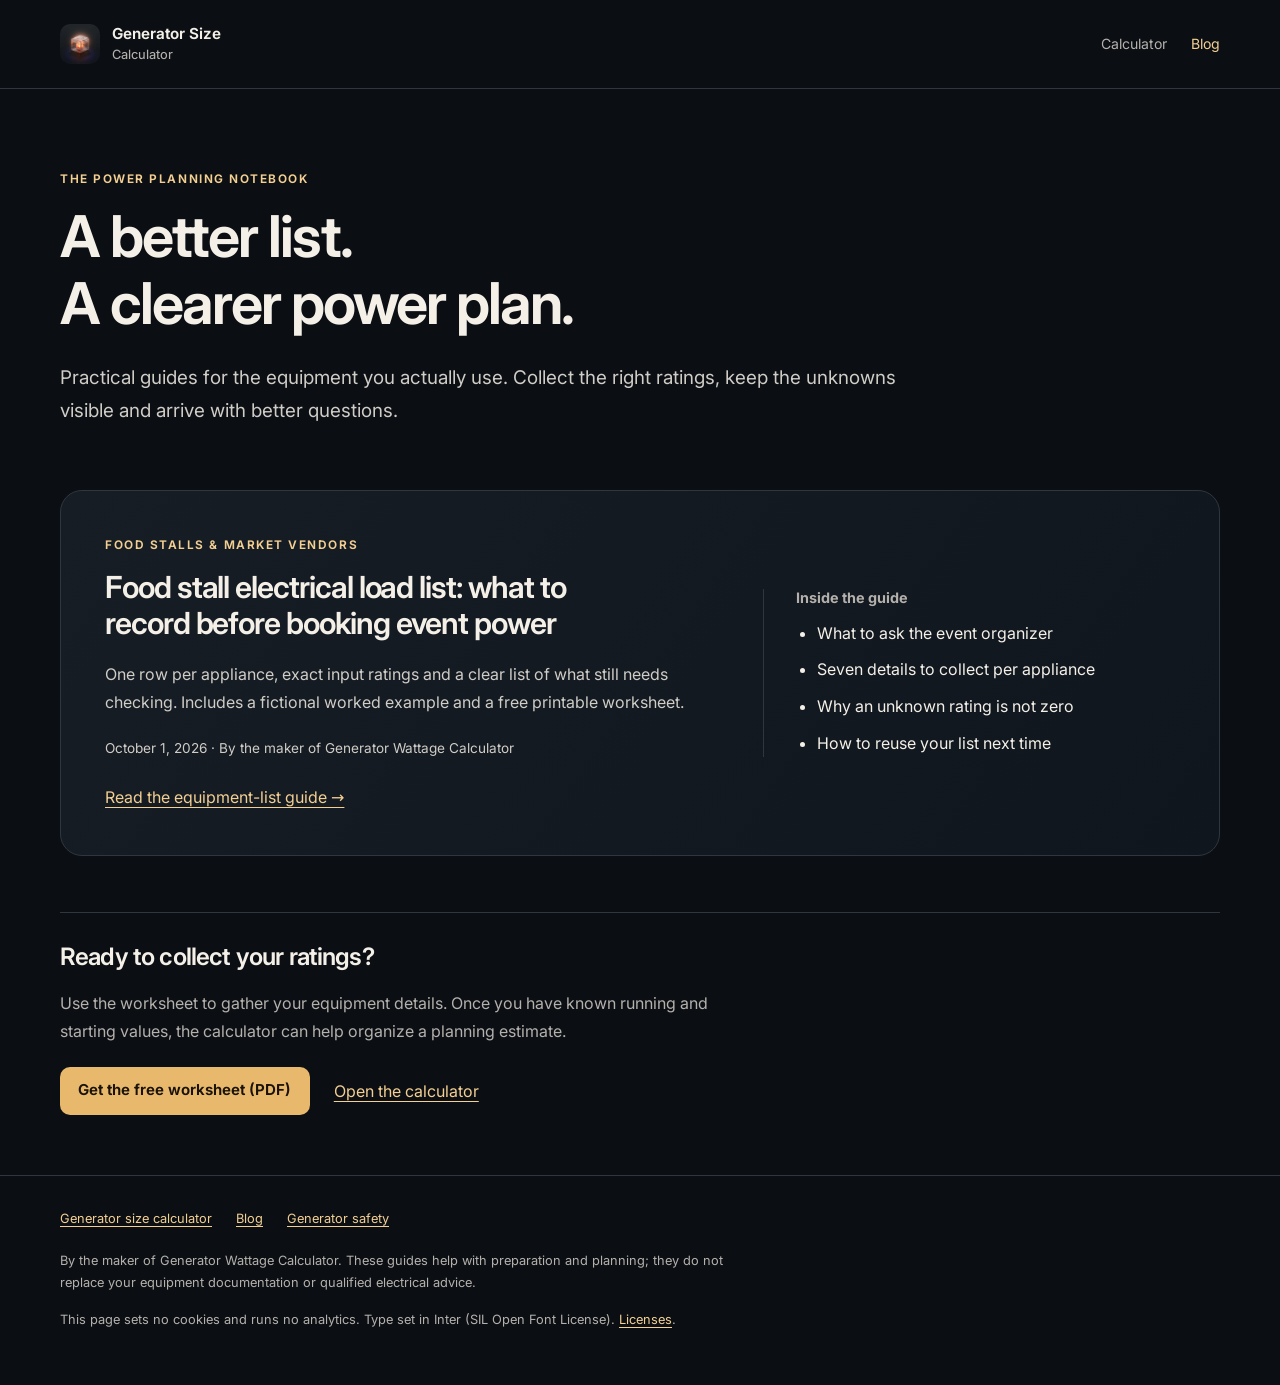
==== blog/index.html @ 253c71d2 "Publish power planning blog and food stall equipment guide" ====
<!doctype html>
<html lang="en">
<head>
  <meta charset="utf-8">
  <meta name="viewport" content="width=device-width, initial-scale=1, viewport-fit=cover">
  <meta http-equiv="Content-Security-Policy" content="default-src 'self'; script-src 'none'; style-src 'self'; img-src 'self' data:; font-src 'self'; connect-src 'none'; object-src 'none'; base-uri 'none'; form-action 'none'">
  <meta name="referrer" content="strict-origin-when-cross-origin">
  <title>Power Planning Guides | Generator Size Calculator</title>
  <meta name="description" content="Practical equipment-list guides for power planning. Record actual ratings, keep missing information visible and prepare for an event-power discussion.">
  <link rel="canonical" href="https://generatorsizes.com/blog/">
  <meta name="robots" content="index, follow, max-image-preview:large">
  <meta name="theme-color" content="#0B0F14">
  <meta name="color-scheme" content="dark">
  <meta property="og:type" content="website">
  <meta property="og:site_name" content="Generator Size Calculator">
  <meta property="og:title" content="Power planning guides">
  <meta property="og:description" content="Prepare a useful equipment list, record actual ratings and keep unknowns visible before an event-power discussion.">
  <meta property="og:url" content="https://generatorsizes.com/blog/">
  <meta property="og:image" content="https://generatorsizes.com/assets/app-icon.webp">
  <meta property="og:image:alt" content="Generator Wattage Calculator app icon">
  <meta name="twitter:card" content="summary">
  <link rel="icon" href="/favicon.svg" type="image/svg+xml">
  <link rel="apple-touch-icon" href="/apple-touch-icon.png">
  <link rel="stylesheet" href="/blog/blog.css">
</head>
<body>
  <a class="skip" href="#main">Skip to the guides</a>
  <header class="site-header">
    <div class="wrap header-inner">
      <a class="brand" href="/"><img src="/assets/app-icon.webp" width="40" height="40" alt=""><span>Generator Size<small>Calculator</small></span></a>
      <nav class="main-nav" aria-label="Main navigation"><a href="/#calculator">Calculator</a><a href="/blog/" aria-current="page">Blog</a></nav>
    </div>
  </header>

  <main id="main" class="wrap" tabindex="-1">
    <div class="hero">
      <p class="eyebrow">The power planning notebook</p>
      <h1>A better list.<br>A clearer power plan.</h1>
      <p class="lede">Practical guides for the equipment you actually use. Collect the right ratings, keep the unknowns visible and arrive with better questions.</p>
    </div>

    <article class="guide-card" aria-labelledby="guide-title">
      <div>
        <p class="eyebrow">Food stalls &amp; market vendors</p>
        <h2 id="guide-title"><a href="/blog/food-stall-electrical-load-list/">Food stall electrical load list: what to record before booking event power</a></h2>
        <p>One row per appliance, exact input ratings and a clear list of what still needs checking. Includes a fictional worked example and a free printable worksheet.</p>
        <p class="meta"><time datetime="2026-10-01">October 1, 2026</time> · By the maker of Generator Wattage Calculator</p>
        <a href="/blog/food-stall-electrical-load-list/">Read the equipment-list guide <span aria-hidden="true">→</span></a>
      </div>
      <div class="card-summary">
        <h3>Inside the guide</h3>
        <ul>
          <li>What to ask the event organizer</li>
          <li>Seven details to collect per appliance</li>
          <li>Why an unknown rating is not zero</li>
          <li>How to reuse your list next time</li>
        </ul>
      </div>
    </article>

    <section class="resource-strip" aria-labelledby="resources-title">
      <h2 id="resources-title">Ready to collect your ratings?</h2>
      <p>Use the worksheet to gather your equipment details. Once you have known running and starting values, the calculator can help organize a planning estimate.</p>
      <div class="actions"><a class="button" href="/generator-equipment-worksheet.pdf" download>Get the free worksheet (PDF)</a><a href="/#calculator">Open the calculator</a></div>
    </section>
  </main>

  <footer class="site-footer">
    <div class="wrap">
      <nav class="footer-links" aria-label="Footer"><a href="/">Generator size calculator</a><a href="/blog/">Blog</a><a href="/#safety">Generator safety</a></nav>
      <p>By the maker of Generator Wattage Calculator. These guides help with preparation and planning; they do not replace your equipment documentation or qualified electrical advice.</p>
    <p>This page sets no cookies and runs no analytics. Type set in Inter (SIL Open Font License). <a href="/assets/LICENSES.txt">Licenses</a>.</p>
    </div>
  </footer>
</body>
</html>
---- blog/blog.css ----
@font-face {
  font-family: Inter;
  font-style: normal;
  font-weight: 100 900;
  font-display: swap;
  src: url('../assets/inter-latin.woff2') format('woff2');
}

:root {
  color-scheme: dark;
  --bg: #0b0f14;
  --panel: #121923;
  --text: #f4f0e8;
  --muted: #b4b1ac;
  --amber: #f3cf92;
  --line: #303640;
  font-family: Inter, system-ui, -apple-system, 'Segoe UI', sans-serif;
  background: var(--bg);
  color: var(--text);
}

* { box-sizing: border-box; }
html { scroll-padding-top: 1.5rem; }
body { margin: 0; font-size: 1rem; line-height: 1.75; -webkit-font-smoothing: antialiased; }
a { color: var(--amber); text-underline-offset: .22em; text-decoration-thickness: 1px; }
a:hover { text-decoration-thickness: 2px; }
a:focus-visible, [tabindex]:focus-visible { outline: 3px solid var(--amber); outline-offset: 5px; }
img { display: block; max-width: 100%; }
p, ul, ol { margin: 0 0 1.35rem; }
ul, ol { padding-left: 1.3rem; }
li + li { margin-top: .55rem; }
h1, h2, h3 { line-height: 1.18; letter-spacing: -.035em; text-wrap: balance; }
h1 { margin: .8rem 0 1.5rem; font-size: clamp(2.15rem, 4.5vw, 3.65rem); font-weight: 650; max-width: 22ch; }
h2 { margin: 0 0 1.1rem; font-size: clamp(1.45rem, 2.6vw, 1.9rem); font-weight: 620; }
h3 { margin: 0 0 .8rem; font-size: 1.15rem; }
strong { color: var(--text); font-weight: 650; }
.wrap { width: min(1160px, calc(100% - 40px)); margin-inline: auto; }
.skip { position: fixed; top: -100px; left: 16px; z-index: 5; padding: .7rem 1rem; background: var(--amber); color: var(--bg); }
.skip:focus { top: 12px; }
.site-header { border-bottom: 1px solid var(--line); }
.header-inner { min-height: 88px; display: flex; align-items: center; justify-content: space-between; gap: 20px; }
.brand { display: flex; align-items: center; gap: 12px; text-decoration: none; color: var(--text); font-size: .95rem; line-height: 1.3; font-weight: 650; }
.brand img { width: 40px; height: 40px; border-radius: 10px; }
.brand small { display: block; color: var(--muted); font-size: .8rem; font-weight: 450; margin-top: 3px; }
.main-nav { display: flex; gap: 24px; font-size: .88rem; }
.main-nav a { color: var(--muted); text-decoration: none; padding-block: 12px; }
.main-nav a[aria-current], .main-nav a:hover { color: var(--amber); }
.hero { padding-block: clamp(42px, 7vw, 80px) 42px; }
.eyebrow { margin: 0; color: var(--amber); text-transform: uppercase; letter-spacing: .13em; font-size: .74rem; font-weight: 650; }
.lede { max-width: 70ch; color: #d0cdc7; font-size: clamp(1.05rem, 1.5vw, 1.18rem); line-height: 1.7; }
.meta { color: var(--muted); font-size: .85rem; }
.breadcrumbs { display: flex; gap: 10px; align-items: center; flex-wrap: wrap; margin-bottom: 28px; color: var(--muted); font-size: .83rem; }
.breadcrumbs a { color: var(--muted); }
.button { display: inline-flex; align-items: center; justify-content: center; min-height: 48px; padding: .75rem 1.15rem; border-radius: 10px; background: #e8b86d; color: #1a1206; font-size: .94rem; line-height: 1.5; font-weight: 650; text-decoration: none; text-align: center; }
.button:hover { background: var(--amber); text-decoration: none; }
.actions { display: flex; flex-wrap: wrap; gap: 16px 24px; align-items: center; margin-block: 22px 0; }
.actions > a:not(.button) { padding-block: .6rem; }
.guide-card { display: grid; grid-template-columns: 1.5fr 1fr; gap: 40px; padding: clamp(24px, 4vw, 44px); border: 1px solid var(--line); border-radius: 22px; background: linear-gradient(125deg, #171d25, #10161d); margin-bottom: 56px; }
.guide-card h2 { margin-top: .9rem; }
.guide-card h2 a { color: var(--text); text-decoration: none; }
.guide-card h2 a:hover { text-decoration: underline; }
.guide-card p { color: #d0cdc7; }
.guide-card .eyebrow { color: var(--amber); }
.card-summary { align-self: center; border-left: 1px solid var(--line); padding-left: 32px; }
.card-summary h3 { font-size: .9rem; letter-spacing: 0; color: var(--muted); }
.card-summary ul { margin-bottom: 0; }
.resource-strip { padding-top: 30px; border-top: 1px solid var(--line); margin-bottom: 60px; }
.resource-strip h2 { font-size: 1.5rem; }
.resource-strip p { max-width: 70ch; color: var(--muted); }
.article-layout { display: grid; grid-template-columns: 215px minmax(0, 1fr); gap: 54px; align-items: start; padding-bottom: 64px; }
.contents { position: sticky; top: 24px; border-top: 1px solid var(--line); padding-top: 20px; font-size: .85rem; }
.contents p { color: var(--muted); margin-bottom: 12px; font-weight: 600; }
.contents ul { list-style: none; padding: 0; margin: 0; }
.contents a { display: block; color: var(--muted); text-decoration: none; padding-block: 5px; }
.contents a:hover { color: var(--amber); text-decoration: underline; }
.article-body { min-width: 0; max-width: 78ch; font-size: 1.065rem; }
.article-body section { margin-bottom: 44px; }
.article-body p { color: #d9d6d0; }
.callout { padding: 24px 28px; margin-bottom: 38px; border: 1px solid #5b4b33; border-radius: 16px; background: #201c15; }
.callout h2 { font-size: 1.28rem; }
.callout p:last-child, .callout ul:last-child { margin-bottom: 0; }
.table-scroll { max-width: 100%; overflow-x: auto; border: 1px solid var(--line); border-radius: 12px; margin-block: 24px; }
table { border-collapse: collapse; width: 100%; font-size: .88rem; line-height: 1.6; }
caption { padding: 18px; text-align: left; background: #171e27; color: var(--text); font-size: .9rem; font-weight: 600; }
th, td { padding: 15px 18px; text-align: left; vertical-align: top; border-top: 1px solid var(--line); }
thead th { background: var(--panel); color: var(--muted); font-size: .78rem; }
tbody th { font-weight: 550; min-width: 150px; }
td { color: #d0cdc7; }
.example-table { min-width: 670px; }
.table-hint { font-size: .82rem; color: var(--muted) !important; margin-bottom: -.5rem; }
.app-card { padding: 28px; border: 1px solid var(--line); border-radius: 18px; background: var(--panel); }
.app-card-header { display: flex; align-items: center; gap: 14px; margin-bottom: 20px; }
.app-card-header img { border-radius: 12px; width: 52px; height: 52px; }
.app-card-header h3 { margin: 0; font-size: 1.05rem; line-height: 1.45; }
.app-card .offer-note { font-size: .87rem; color: var(--muted); margin-block: 16px 0; }
.safety-note { padding-top: 26px; border-top: 1px solid var(--line); font-size: .9rem; }
.safety-note h2 { font-size: 1.2rem; }
.site-footer { padding-block: 32px 40px; border-top: 1px solid var(--line); color: var(--muted); font-size: .8rem; }
.site-footer p { max-width: 88ch; margin-bottom: 14px; }
.footer-links { display: flex; flex-wrap: wrap; gap: 12px 24px; margin-bottom: 20px; }

@media (max-width: 859px) {
  .article-layout { grid-template-columns: minmax(0, 1fr); gap: 24px; }
  .contents { position: static; padding-top: 16px; }
  .contents ul { display: flex; flex-wrap: wrap; gap: 4px 22px; }
  .contents li + li { margin-top: 0; }
  .article-body { max-width: none; }
  .guide-card { grid-template-columns: minmax(0, 1fr); gap: 22px; }
  .card-summary { border-left: 0; border-top: 1px solid var(--line); padding: 22px 0 0; }
}

@media (max-width: 479px) {
  .wrap { width: calc(100% - 32px); }
  .header-inner { min-height: 82px; gap: 12px; }
  .brand { font-size: .81rem; gap: 8px; }
  .brand img { width: 32px; height: 32px; }
  .brand small { font-size: .74rem; }
  .main-nav { gap: 13px; font-size: .78rem; }
  .hero { padding-top: 32px; }
  .article-body { font-size: 1rem; }
  .callout, .app-card { padding: 21px; }
  th, td { padding: 13px; }
}

@media print {
  :root { color-scheme: light; --bg: #fff; --panel: #fff; --text: #111; --muted: #333; --amber: #111; --line: #aaa; }
  body, .article-body p, td { color: #111; }
  .site-header, .contents, .site-footer, .skip, .actions, .app-card { display: none; }
  .wrap { width: 100%; }
  .hero { padding: 0 0 24px; }
  h1 { font-size: 28pt; }
  .article-layout { display: block; }
  .article-body { max-width: none; font-size: 10pt; }
  .callout, caption { background: #fff; }
  .table-scroll { overflow: visible; }
  .example-table { min-width: 0; }
  th, td { padding: 8px; }
  h2, h3 { break-after: avoid; }
  tr { break-inside: avoid; }
}
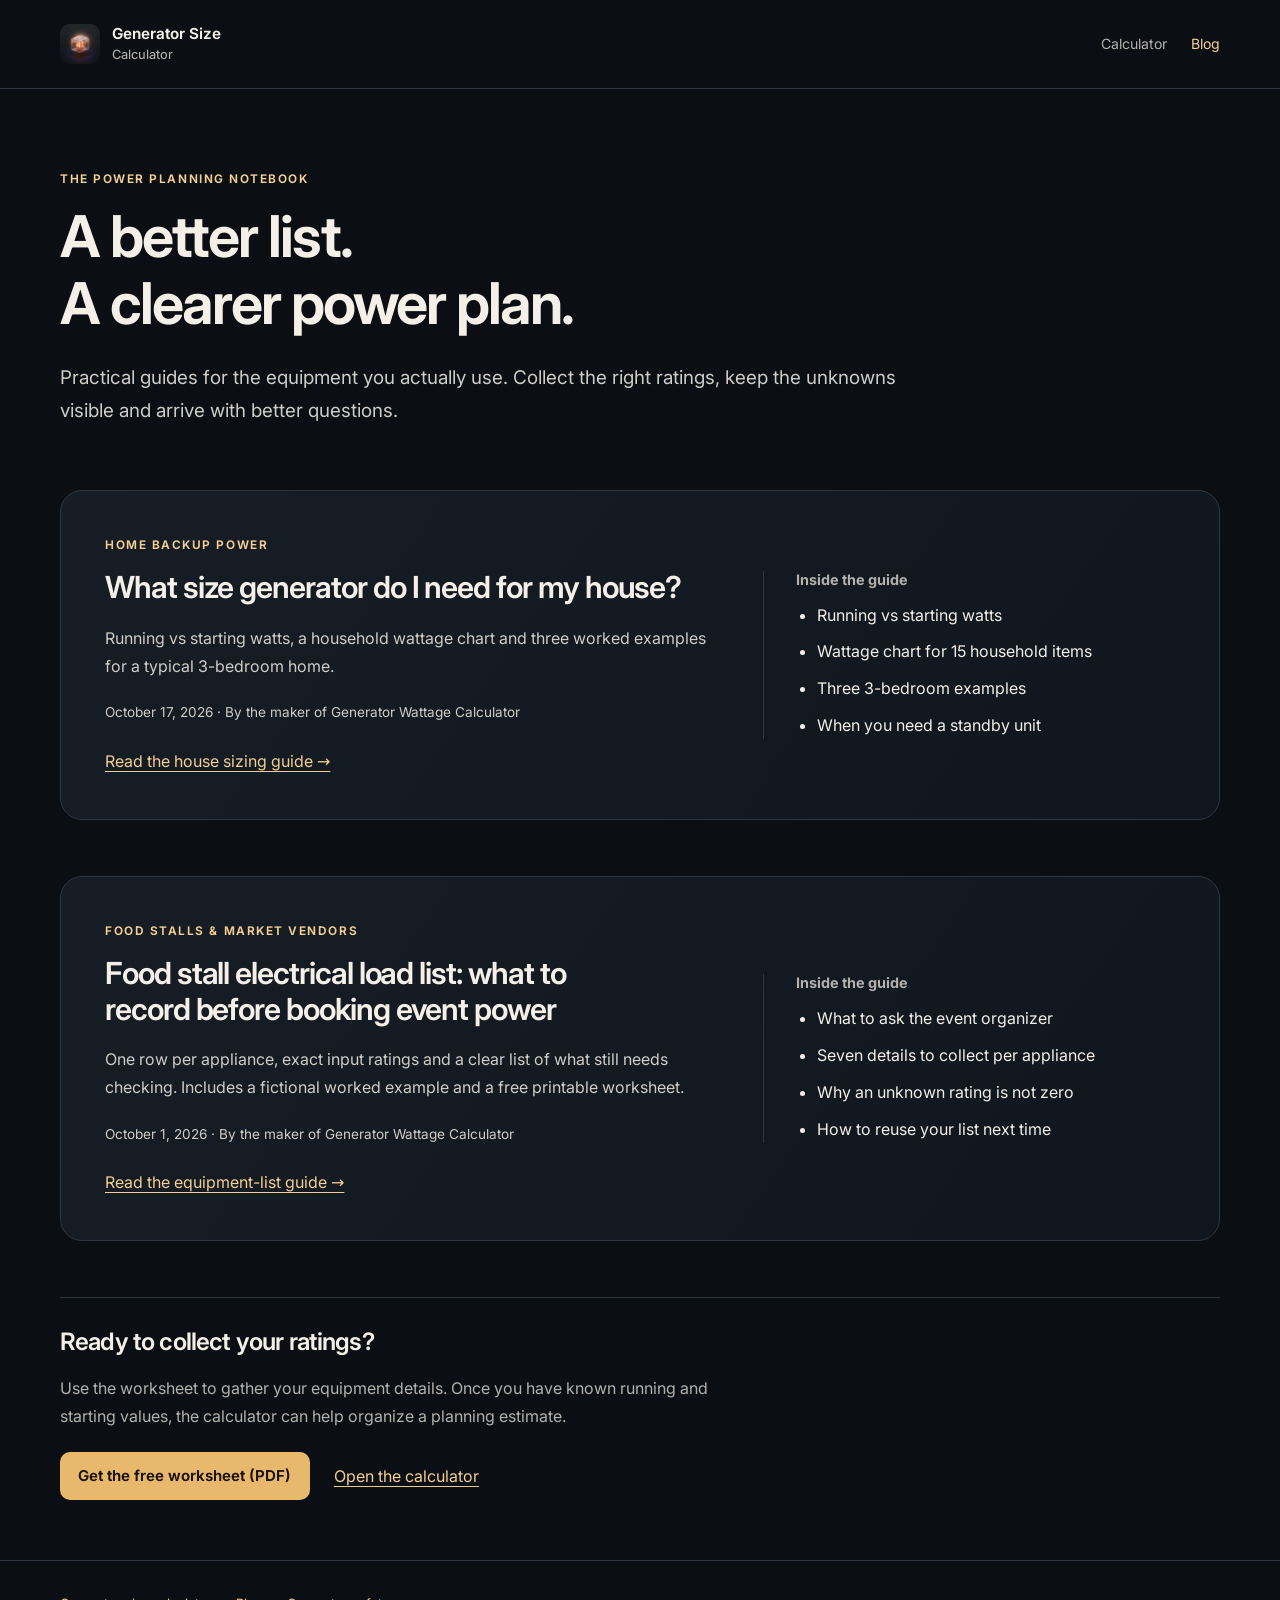
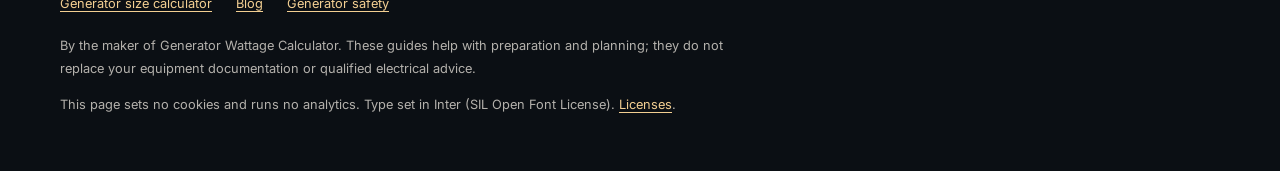
==== commit ab44d2f1: "Publish house generator sizing guide" ====
--- a/blog/index.html
+++ b/blog/index.html
@@ -39,6 +39,25 @@
       <p class="lede">Practical guides for the equipment you actually use. Collect the right ratings, keep the unknowns visible and arrive with better questions.</p>
     </div>
 
+    <article class="guide-card" aria-labelledby="guide-house-title">
+      <div>
+        <p class="eyebrow">Home backup power</p>
+        <h2 id="guide-house-title"><a href="/blog/what-size-generator-for-house/">What size generator do I need for my house?</a></h2>
+        <p>Running vs starting watts, a household wattage chart and three worked examples for a typical 3-bedroom home.</p>
+        <p class="meta"><time datetime="2026-10-17">October 17, 2026</time> · By the maker of Generator Wattage Calculator</p>
+        <a href="/blog/what-size-generator-for-house/">Read the house sizing guide <span aria-hidden="true">→</span></a>
+      </div>
+      <div class="card-summary">
+        <h3>Inside the guide</h3>
+        <ul>
+          <li>Running vs starting watts</li>
+          <li>Wattage chart for 15 household items</li>
+          <li>Three 3-bedroom examples</li>
+          <li>When you need a standby unit</li>
+        </ul>
+      </div>
+    </article>
+
     <article class="guide-card" aria-labelledby="guide-title">
       <div>
         <p class="eyebrow">Food stalls &amp; market vendors</p>
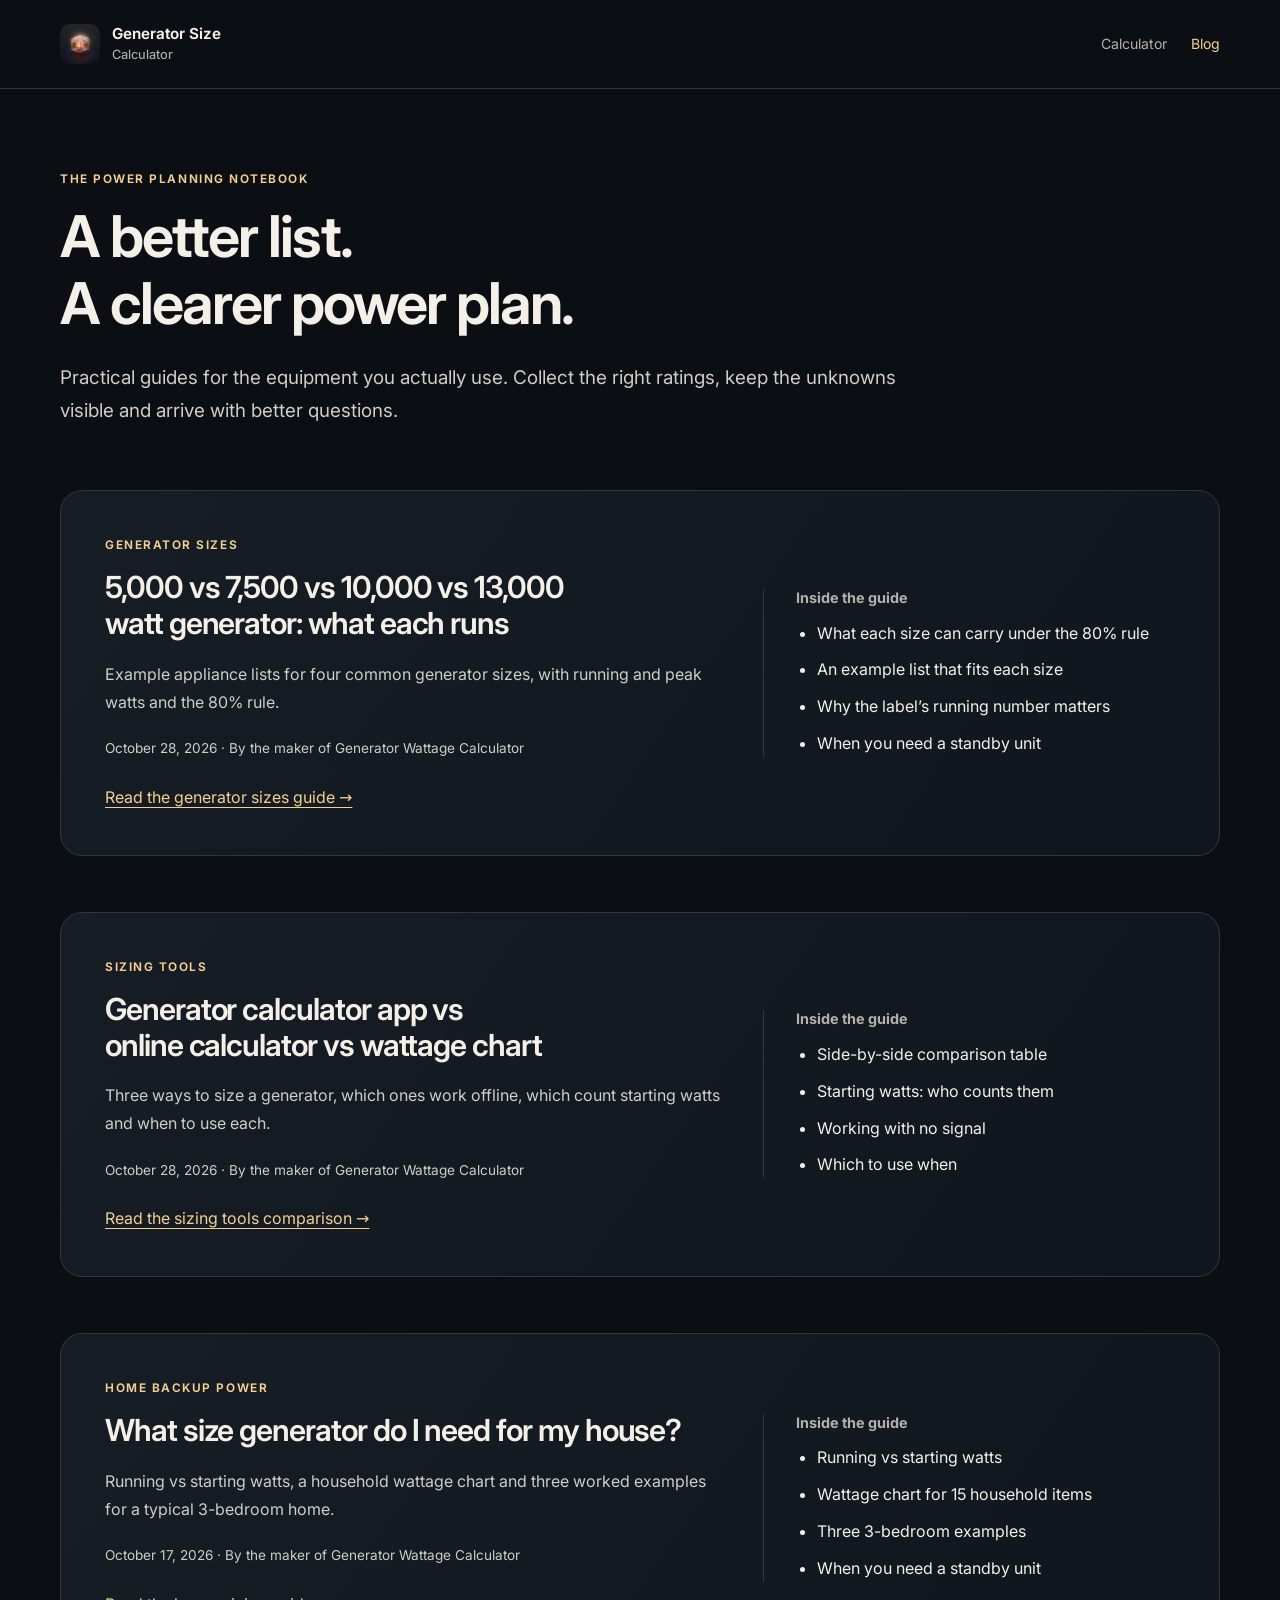
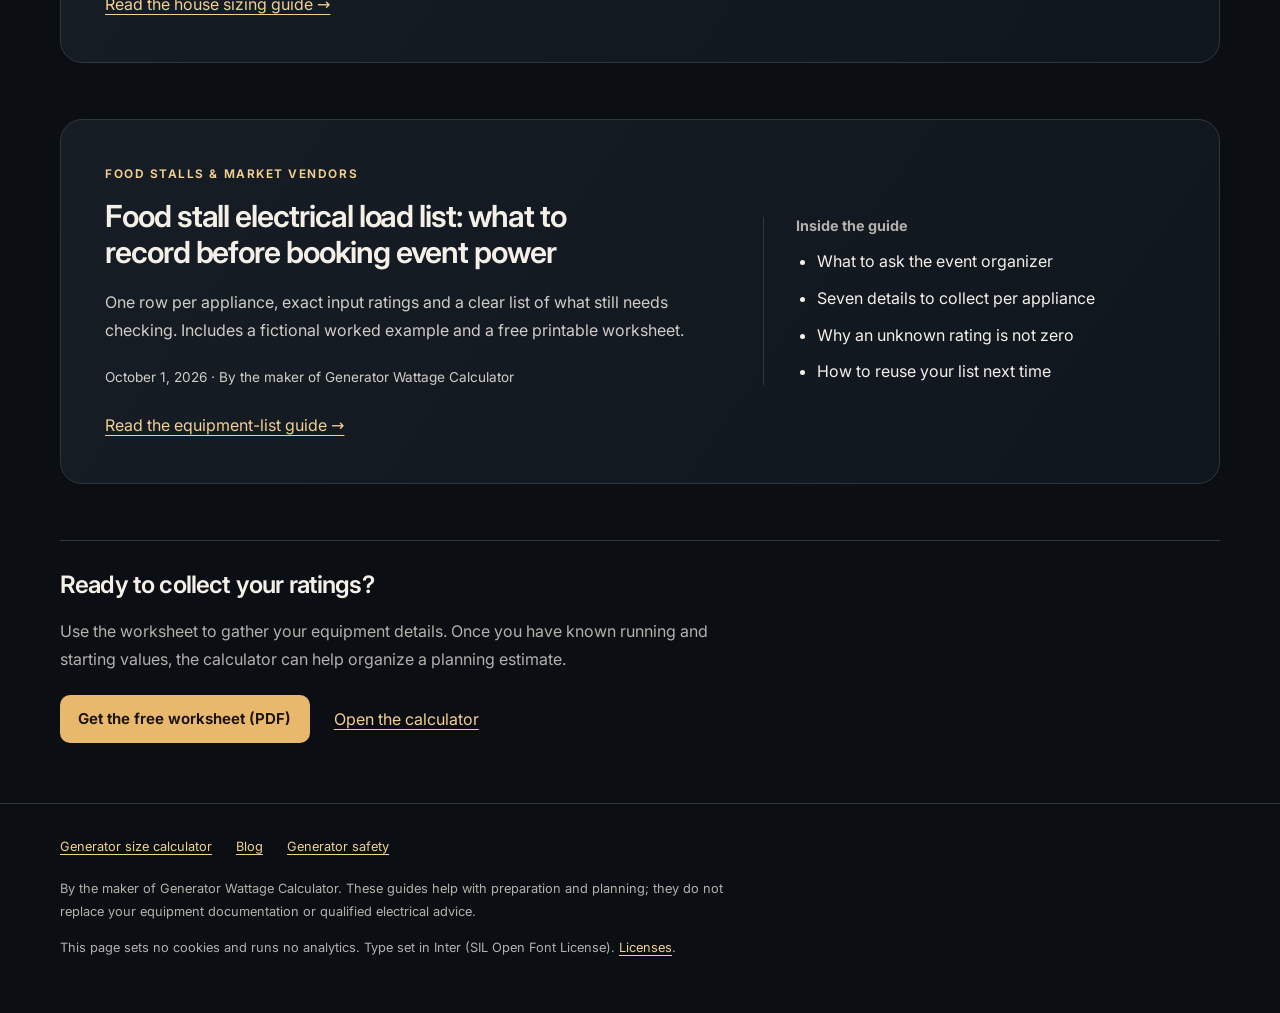
==== commit beb21a96: "EX-065: FAQ additions, two comparison guides, sitemap lastmod (incl. Oct 22 redirect fix) - Homepage" ====
--- a/blog/index.html
+++ b/blog/index.html
@@ -3,7 +3,7 @@
 <head>
   <meta charset="utf-8">
   <meta name="viewport" content="width=device-width, initial-scale=1, viewport-fit=cover">
-  <meta http-equiv="Content-Security-Policy" content="default-src 'self'; script-src 'none'; style-src 'self'; img-src 'self' data:; font-src 'self'; connect-src 'none'; object-src 'none'; base-uri 'none'; form-action 'none'">
+  <meta http-equiv="Content-Security-Policy" content="default-src 'self'; script-src 'none'; style-src 'self' 'sha256-0Ktu3Iv4okUPC+M9S1bM7ARdSIpgAr7q+3cIUfy68gI='; img-src 'self' data:; font-src 'self'; connect-src 'self'; object-src 'none'; base-uri 'none'; form-action 'none'">
   <meta name="referrer" content="strict-origin-when-cross-origin">
   <title>Power Planning Guides | Generator Size Calculator</title>
   <meta name="description" content="Practical equipment-list guides for power planning. Record actual ratings, keep missing information visible and prepare for an event-power discussion.">
@@ -21,7 +21,9 @@
   <meta name="twitter:card" content="summary">
   <link rel="icon" href="/favicon.svg" type="image/svg+xml">
   <link rel="apple-touch-icon" href="/apple-touch-icon.png">
-  <link rel="stylesheet" href="/blog/blog.css">
+  <link rel="preload" href="/assets/inter-latin.woff2" as="font" type="font/woff2" crossorigin>
+  <link rel="preload" href="/blog/blog.css" as="style">
+  <style>@font-face{font-family:Inter;font-style:normal;font-weight:100 900;font-display:swap;src:url('/assets/inter-latin.woff2') format('woff2')}:root{color-scheme:dark;--bg:#0b0f14;--panel:#121923;--text:#f4f0e8;--muted:#b4b1ac;--amber:#f3cf92;--line:#303640;font-family:Inter,system-ui,-apple-system,'Segoe UI',sans-serif;background:var(--bg);color:var(--text)}*{box-sizing:border-box}html{scroll-padding-top:1.5rem}body{margin:0;font-size:1rem;line-height:1.75;-webkit-font-smoothing:antialiased}a{color:var(--amber);text-underline-offset:.22em;text-decoration-thickness:1px}a:hover{text-decoration-thickness:2px}a:focus-visible,[tabindex]:focus-visible{outline:3px solid var(--amber);outline-offset:5px}img{display:block;max-width:100%}p,ul,ol{margin:0 0 1.35rem}ul,ol{padding-left:1.3rem}li+li{margin-top:.55rem}h1,h2,h3{line-height:1.18;letter-spacing:-.035em;text-wrap:balance}h1{margin:.8rem 0 1.5rem;font-size:clamp(2.15rem,4.5vw,3.65rem);font-weight:650;max-width:22ch}h2{margin:0 0 1.1rem;font-size:clamp(1.45rem,2.6vw,1.9rem);font-weight:620}h3{margin:0 0 .8rem;font-size:1.15rem}strong{color:var(--text);font-weight:650}.wrap{width:min(1160px,calc(100% - 40px));margin-inline:auto}.skip{position:fixed;top:-100px;left:16px;z-index:5;padding:.7rem 1rem;background:var(--amber);color:var(--bg)}.skip:focus{top:12px}.site-header{border-bottom:1px solid var(--line)}.header-inner{min-height:88px;display:flex;align-items:center;justify-content:space-between;gap:20px}.brand{display:flex;align-items:center;gap:12px;text-decoration:none;color:var(--text);font-size:.95rem;line-height:1.3;font-weight:650}.brand img{width:40px;height:40px;border-radius:10px}.brand small{display:block;color:var(--muted);font-size:.8rem;font-weight:450;margin-top:3px}.main-nav{display:flex;gap:24px;font-size:.88rem}.main-nav a{color:var(--muted);text-decoration:none;padding-block:12px}.main-nav a[aria-current],.main-nav a:hover{color:var(--amber)}.hero{padding-block:clamp(42px,7vw,80px) 42px}.eyebrow{margin:0;color:var(--amber);text-transform:uppercase;letter-spacing:.13em;font-size:.74rem;font-weight:650}.lede{max-width:70ch;color:#d0cdc7;font-size:clamp(1.05rem,1.5vw,1.18rem);line-height:1.7}.meta{color:var(--muted);font-size:.85rem}.guide-card{display:grid;grid-template-columns:1.5fr 1fr;gap:40px;padding:clamp(24px,4vw,44px);border:1px solid var(--line);border-radius:22px;background:linear-gradient(125deg,#171d25,#10161d);margin-bottom:56px}.guide-card h2{margin-top:.9rem}.guide-card h2 a{color:var(--text);text-decoration:none}.guide-card h2 a:hover{text-decoration:underline}.guide-card p{color:#d0cdc7}.guide-card .eyebrow{color:var(--amber)}.card-summary{align-self:center;border-left:1px solid var(--line);padding-left:32px}.card-summary h3{font-size:.9rem;letter-spacing:0;color:var(--muted)}.card-summary ul{margin-bottom:0}@media (max-width:859px){.guide-card{grid-template-columns:minmax(0,1fr);gap:22px}.card-summary{border-left:0;border-top:1px solid var(--line);padding:22px 0 0}}@media (max-width:479px){.wrap{width:calc(100% - 32px)}.header-inner{min-height:82px;gap:12px}.brand{font-size:.81rem;gap:8px}.brand img{width:32px;height:32px}.brand small{font-size:.74rem}.main-nav{gap:13px;font-size:.78rem}.hero{padding-top:32px}}</style>
 </head>
 <body>
   <a class="skip" href="#main">Skip to the guides</a>
@@ -38,6 +40,44 @@
       <h1>A better list.<br>A clearer power plan.</h1>
       <p class="lede">Practical guides for the equipment you actually use. Collect the right ratings, keep the unknowns visible and arrive with better questions.</p>
     </div>
+
+    <article class="guide-card" aria-labelledby="guide-sizes-title">
+      <div>
+        <p class="eyebrow">Generator sizes</p>
+        <h2 id="guide-sizes-title"><a href="/blog/generator-sizes-compared/">5,000 vs 7,500 vs 10,000 vs 13,000 watt generator: what each runs</a></h2>
+        <p>Example appliance lists for four common generator sizes, with running and peak watts and the 80% rule.</p>
+        <p class="meta"><time datetime="2026-10-28">October 28, 2026</time> · By the maker of Generator Wattage Calculator</p>
+        <a href="/blog/generator-sizes-compared/">Read the generator sizes guide <span aria-hidden="true">→</span></a>
+      </div>
+      <div class="card-summary">
+        <h3>Inside the guide</h3>
+        <ul>
+          <li>What each size can carry under the 80% rule</li>
+          <li>An example list that fits each size</li>
+          <li>Why the label’s running number matters</li>
+          <li>When you need a standby unit</li>
+        </ul>
+      </div>
+    </article>
+
+    <article class="guide-card" aria-labelledby="guide-tools-title">
+      <div>
+        <p class="eyebrow">Sizing tools</p>
+        <h2 id="guide-tools-title"><a href="/blog/generator-calculator-app-vs-online/">Generator calculator app vs online calculator vs wattage chart</a></h2>
+        <p>Three ways to size a generator, which ones work offline, which count starting watts and when to use each.</p>
+        <p class="meta"><time datetime="2026-10-28">October 28, 2026</time> · By the maker of Generator Wattage Calculator</p>
+        <a href="/blog/generator-calculator-app-vs-online/">Read the sizing tools comparison <span aria-hidden="true">→</span></a>
+      </div>
+      <div class="card-summary">
+        <h3>Inside the guide</h3>
+        <ul>
+          <li>Side-by-side comparison table</li>
+          <li>Starting watts: who counts them</li>
+          <li>Working with no signal</li>
+          <li>Which to use when</li>
+        </ul>
+      </div>
+    </article>
 
     <article class="guide-card" aria-labelledby="guide-house-title">
       <div>
@@ -91,5 +131,6 @@
     <p>This page sets no cookies and runs no analytics. Type set in Inter (SIL Open Font License). <a href="/assets/LICENSES.txt">Licenses</a>.</p>
     </div>
   </footer>
+  <link rel="stylesheet" href="/blog/blog.css">
 </body>
 </html>
